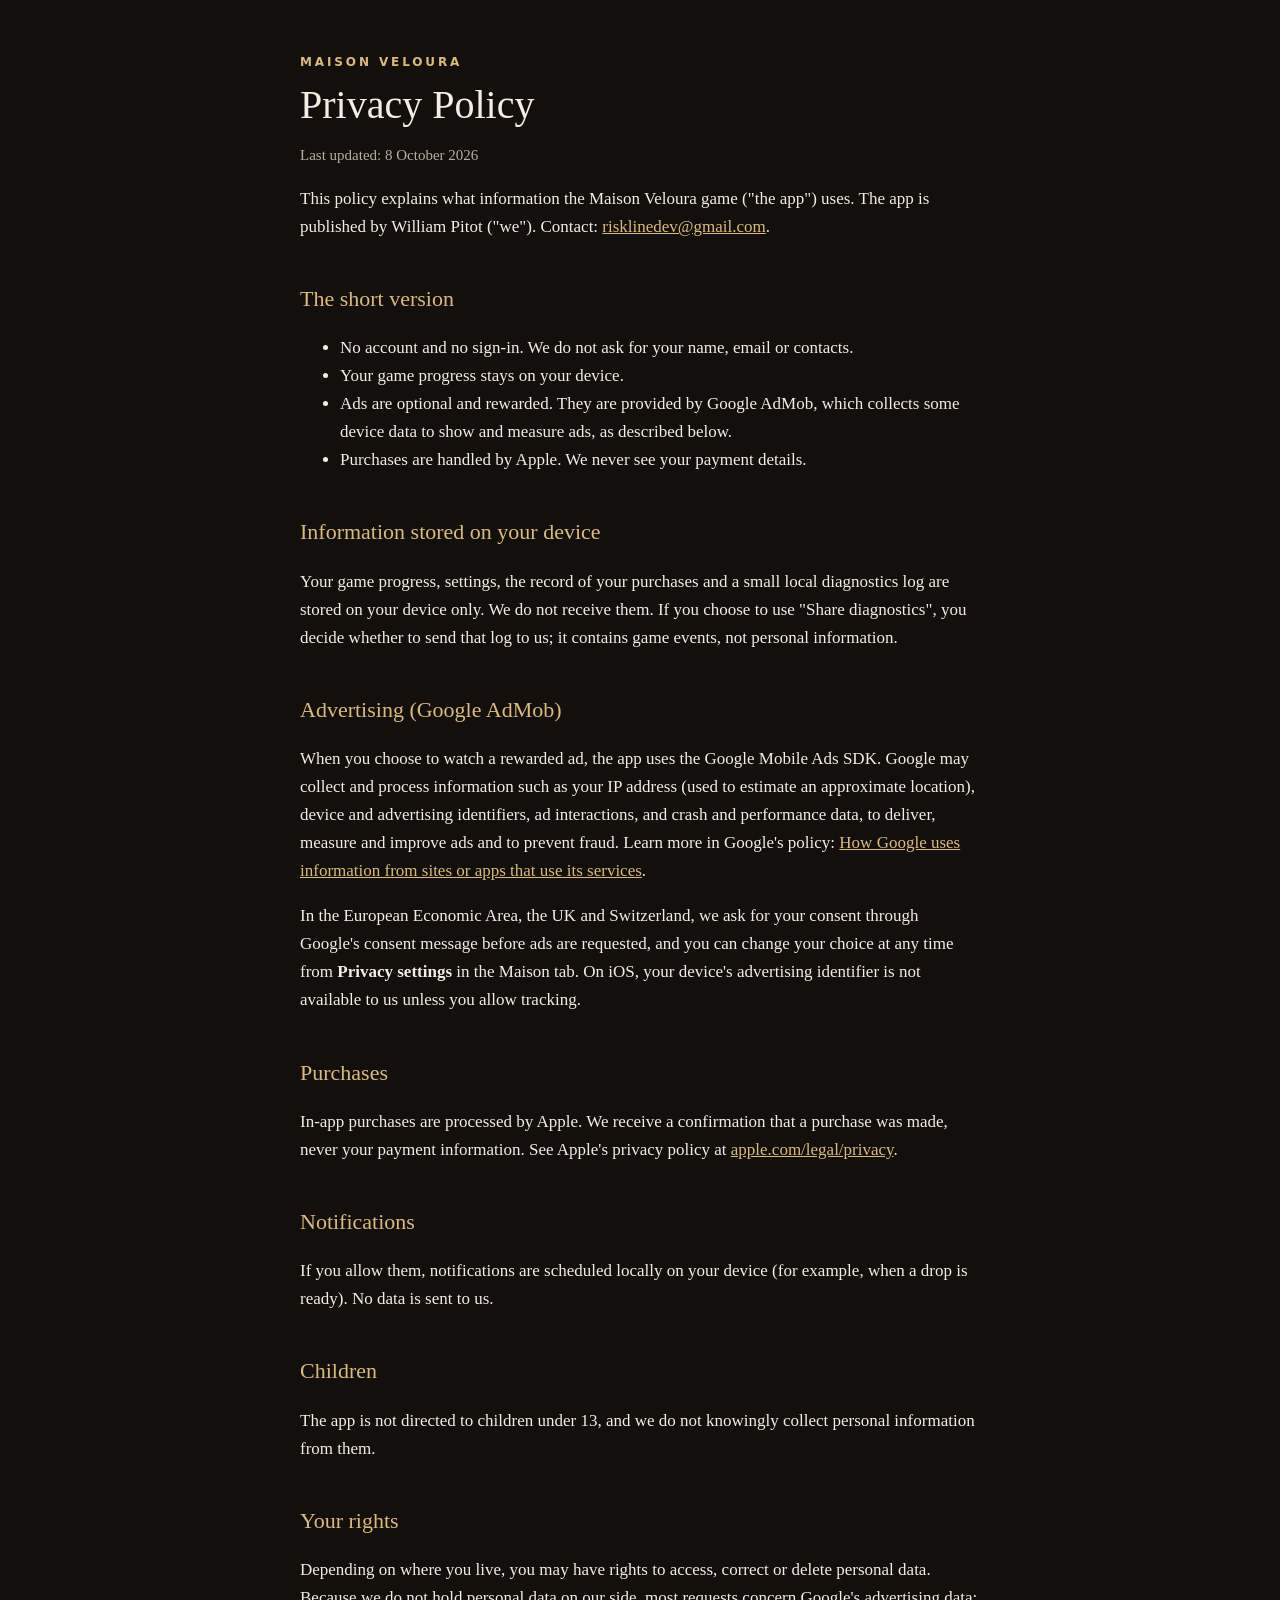
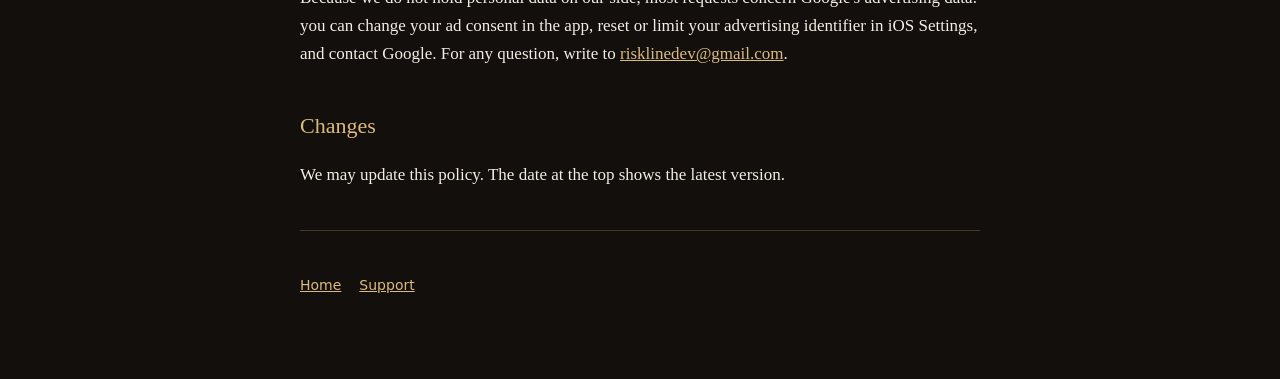
==== privacy.html @ b6f5e601 "Add files via upload" ====
<!doctype html>
<html lang="en"><head><meta charset="utf-8"><meta name="viewport" content="width=device-width,initial-scale=1">
<title>Maison Veloura Privacy Policy</title><link rel="stylesheet" href="style.css"></head>
<body><main>
<div class="eyebrow">Maison Veloura</div>
<h1>Privacy Policy</h1>
<p class="muted">Last updated: 8 October 2026</p>

<p>This policy explains what information the Maison Veloura game ("the app") uses. The app is published by William Pitot ("we"). Contact: <a href="mailto:risklinedev@gmail.com">risklinedev@gmail.com</a>.</p>

<h2>The short version</h2>
<ul>
<li>No account and no sign-in. We do not ask for your name, email or contacts.</li>
<li>Your game progress stays on your device.</li>
<li>Ads are optional and rewarded. They are provided by Google AdMob, which collects some device data to show and measure ads, as described below.</li>
<li>Purchases are handled by Apple. We never see your payment details.</li>
</ul>

<h2>Information stored on your device</h2>
<p>Your game progress, settings, the record of your purchases and a small local diagnostics log are stored on your device only. We do not receive them. If you choose to use "Share diagnostics", you decide whether to send that log to us; it contains game events, not personal information.</p>

<h2>Advertising (Google AdMob)</h2>
<p>When you choose to watch a rewarded ad, the app uses the Google Mobile Ads SDK. Google may collect and process information such as your IP address (used to estimate an approximate location), device and advertising identifiers, ad interactions, and crash and performance data, to deliver, measure and improve ads and to prevent fraud. Learn more in Google's policy: <a href="https://policies.google.com/technologies/partner-sites">How Google uses information from sites or apps that use its services</a>.</p>
<p>In the European Economic Area, the UK and Switzerland, we ask for your consent through Google's consent message before ads are requested, and you can change your choice at any time from <strong>Privacy settings</strong> in the Maison tab. On iOS, your device's advertising identifier is not available to us unless you allow tracking.</p>

<h2>Purchases</h2>
<p>In-app purchases are processed by Apple. We receive a confirmation that a purchase was made, never your payment information. See Apple's privacy policy at <a href="https://www.apple.com/legal/privacy/">apple.com/legal/privacy</a>.</p>

<h2>Notifications</h2>
<p>If you allow them, notifications are scheduled locally on your device (for example, when a drop is ready). No data is sent to us.</p>

<h2>Children</h2>
<p>The app is not directed to children under 13, and we do not knowingly collect personal information from them.</p>

<h2>Your rights</h2>
<p>Depending on where you live, you may have rights to access, correct or delete personal data. Because we do not hold personal data on our side, most requests concern Google's advertising data: you can change your ad consent in the app, reset or limit your advertising identifier in iOS Settings, and contact Google. For any question, write to <a href="mailto:risklinedev@gmail.com">risklinedev@gmail.com</a>.</p>

<h2>Changes</h2>
<p>We may update this policy. The date at the top shows the latest version.</p>
<hr>
<nav><a href="index.html">Home</a><a href="support.html">Support</a></nav>
</main></body></html>
---- style.css ----
:root{--ink:#120F0D;--ivory:#F3EDE3;--champagne:#DBBA80;--muted:#B9AE9F}
*{box-sizing:border-box}
body{margin:0;background:var(--ink);color:var(--ivory);font:17px/1.65 Georgia,"Times New Roman",serif}
main{max-width:720px;margin:0 auto;padding:56px 20px 80px}
.eyebrow{font:600 12px/1 -apple-system,system-ui,sans-serif;letter-spacing:.24em;text-transform:uppercase;color:var(--champagne)}
h1{font-weight:500;font-size:40px;line-height:1.15;margin:14px 0 8px}
h2{font-weight:500;font-size:22px;margin:40px 0 8px;color:var(--champagne)}
p,li{color:var(--ivory)}
.muted{color:var(--muted);font-size:15px}
a{color:var(--champagne)}
hr{border:0;border-top:1px solid rgba(219,186,128,.25);margin:40px 0}
nav a{margin-right:18px;font:500 14px -apple-system,system-ui,sans-serif}
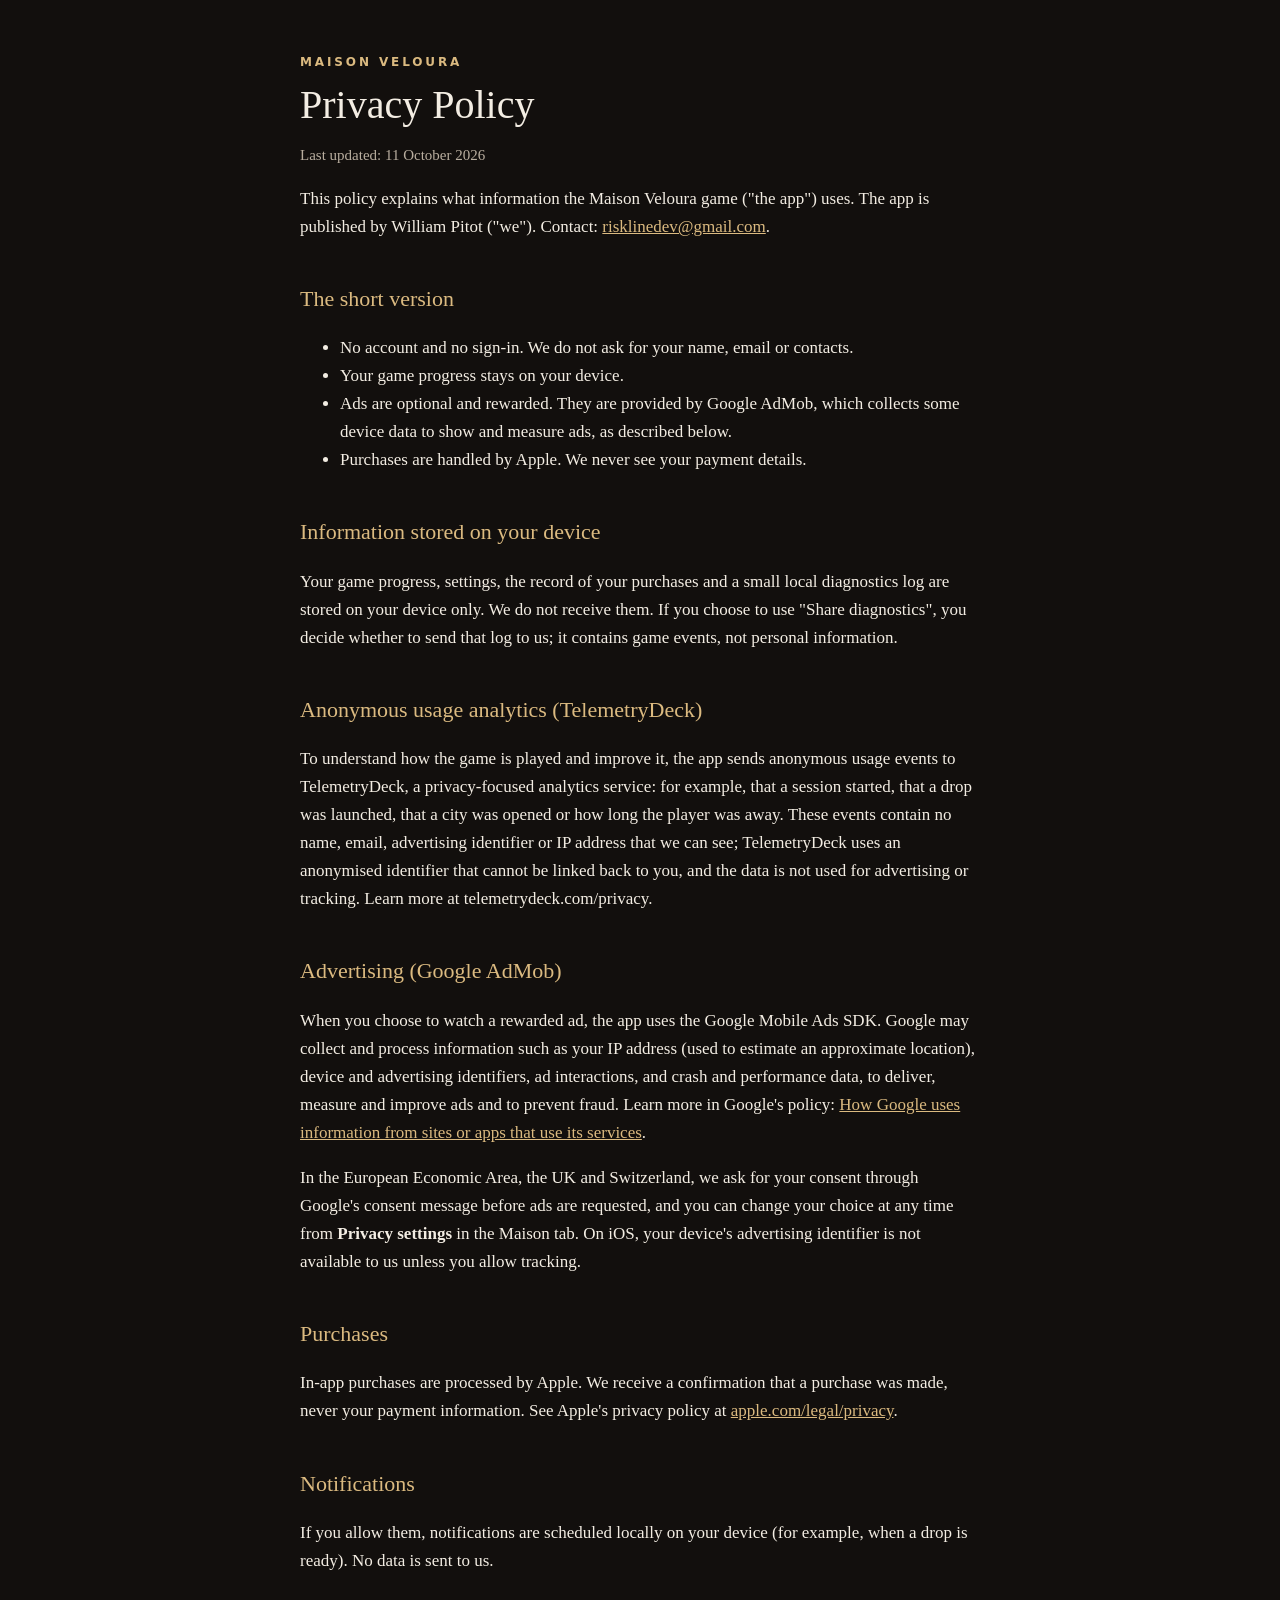
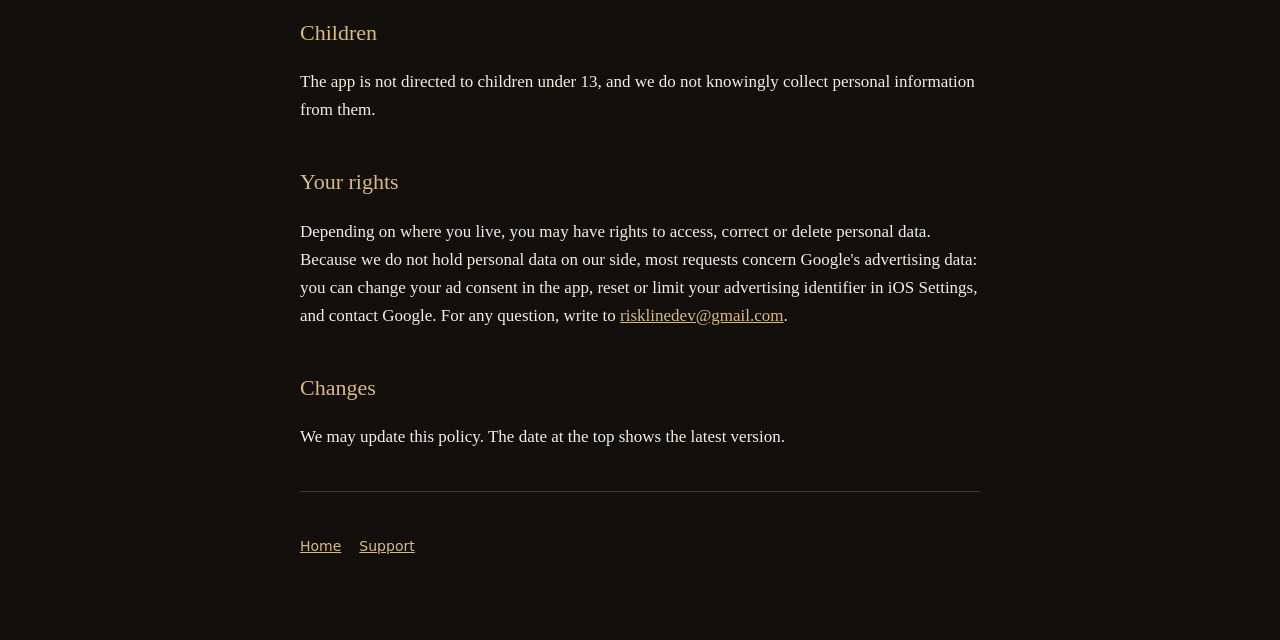
==== commit 50b442cd: "Privacy: anonymous analytics (TelemetryDeck)" ====
--- a/privacy.html
+++ b/privacy.html
@@ -4,7 +4,7 @@
 <body><main>
 <div class="eyebrow">Maison Veloura</div>
 <h1>Privacy Policy</h1>
-<p class="muted">Last updated: 8 October 2026</p>
+<p class="muted">Last updated: 11 October 2026</p>
 
 <p>This policy explains what information the Maison Veloura game ("the app") uses. The app is published by William Pitot ("we"). Contact: <a href="mailto:risklinedev@gmail.com">risklinedev@gmail.com</a>.</p>
 
@@ -18,6 +18,8 @@
 
 <h2>Information stored on your device</h2>
 <p>Your game progress, settings, the record of your purchases and a small local diagnostics log are stored on your device only. We do not receive them. If you choose to use "Share diagnostics", you decide whether to send that log to us; it contains game events, not personal information.</p>
+<h2>Anonymous usage analytics (TelemetryDeck)</h2>
+<p>To understand how the game is played and improve it, the app sends anonymous usage events to TelemetryDeck, a privacy-focused analytics service: for example, that a session started, that a drop was launched, that a city was opened or how long the player was away. These events contain no name, email, advertising identifier or IP address that we can see; TelemetryDeck uses an anonymised identifier that cannot be linked back to you, and the data is not used for advertising or tracking. Learn more at telemetrydeck.com/privacy.</p>
 
 <h2>Advertising (Google AdMob)</h2>
 <p>When you choose to watch a rewarded ad, the app uses the Google Mobile Ads SDK. Google may collect and process information such as your IP address (used to estimate an approximate location), device and advertising identifiers, ad interactions, and crash and performance data, to deliver, measure and improve ads and to prevent fraud. Learn more in Google's policy: <a href="https://policies.google.com/technologies/partner-sites">How Google uses information from sites or apps that use its services</a>.</p>
